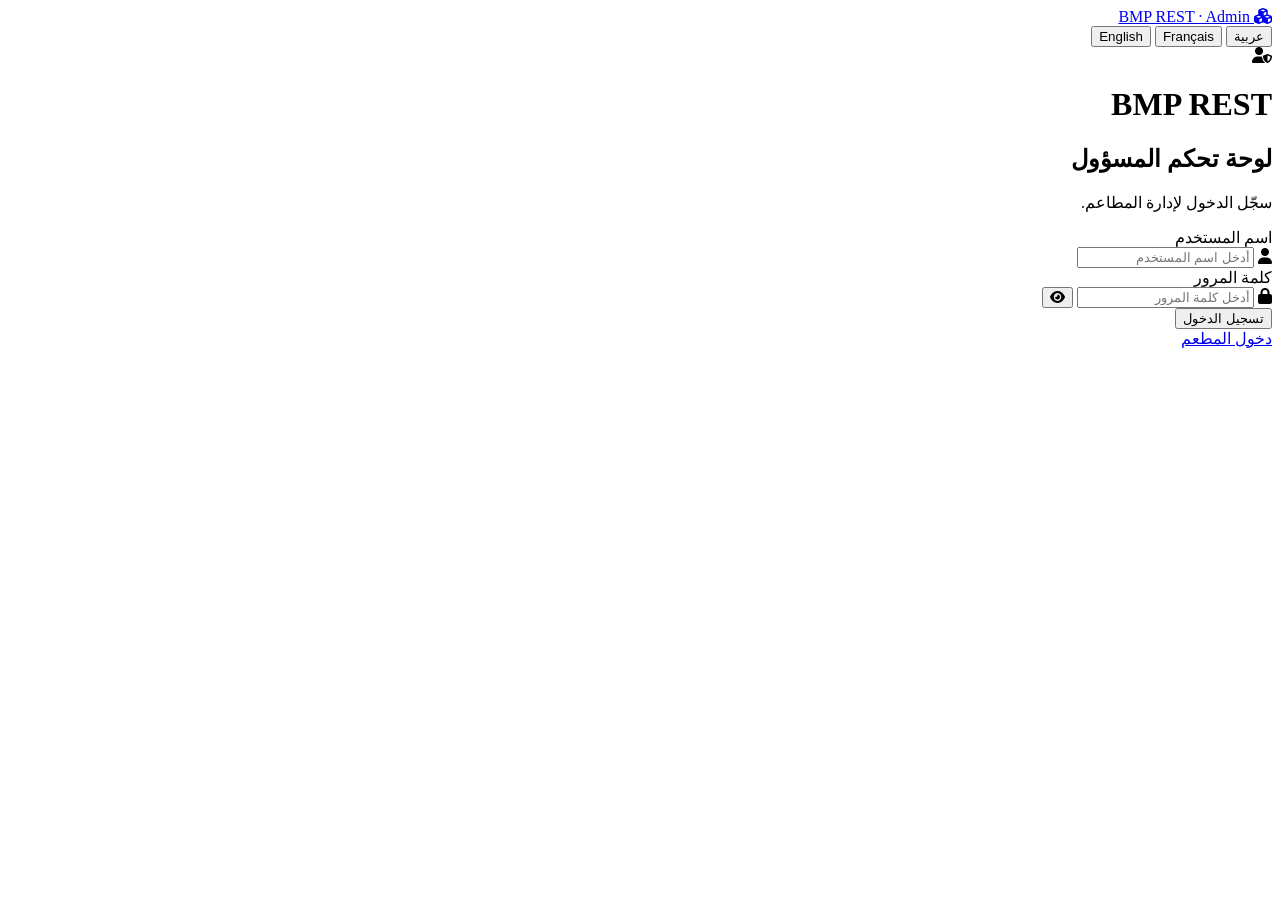
==== adminlogin.html @ f074ee49 "Add admin login HTML page" ====
<!DOCTYPE html>
<html lang="ar" dir="rtl">

<head>
    <meta charset="UTF-8">
    <meta name="viewport" content="width=device-width, initial-scale=1.0">

    <title>BMP REST · Admin Login</title>

    <link rel="preconnect" href="https://fonts.googleapis.com">
    <link rel="preconnect" href="https://fonts.gstatic.com" crossorigin>
    <link href="https://fonts.googleapis.com/css2?family=IBM+Plex+Sans+Arabic:wght@300;400;500;600;700&family=Inter:wght@300;400;500;600;700&display=swap" rel="stylesheet">

    <link rel="stylesheet" href="https://cdnjs.cloudflare.com/ajax/libs/font-awesome/6.0.0-beta3/css/all.min.css">

    <link rel="stylesheet" href="adminlogin.css">
</head>

<body class="lang-ar">

    <div class="bg-blob bg-blob-1" aria-hidden="true"></div>
    <div class="bg-blob bg-blob-2" aria-hidden="true"></div>
    <div class="bg-grid" aria-hidden="true"></div>

    <header class="topbar">
        <a href="adminlogin.html" class="topbar-logo">
            <i class="fas fa-cubes"></i> BMP REST · Admin
        </a>

        <div class="lang-switcher" role="group" aria-label="Language">
            <button type="button" class="lang-btn active" data-lang="ar">عربية</button>
            <button type="button" class="lang-btn"        data-lang="fr">Français</button>
            <button type="button" class="lang-btn"        data-lang="en">English</button>
        </div>
    </header>

    <main class="login-page">

        <div class="login-card">

            <div class="login-header">
                <div class="brand-mark"><i class="fas fa-user-shield"></i></div>

                <h1>BMP REST</h1>

                <h2 data-ar="لوحة تحكم المسؤول"
                    data-fr="Panneau d'administration"
                    data-en="Admin Panel">
                    لوحة تحكم المسؤول
                </h2>

                <p data-ar="سجّل الدخول لإدارة المطاعم."
                   data-fr="Connectez-vous pour gérer les restaurants."
                   data-en="Sign in to manage restaurants.">
                    سجّل الدخول لإدارة المطاعم.
                </p>
            </div>

            <form id="loginForm" novalidate>

                <div class="form-group">
                    <label for="username"
                           data-ar="اسم المستخدم"
                           data-fr="Nom d'utilisateur"
                           data-en="Username">
                        اسم المستخدم
                    </label>

                    <div class="input-wrap">
                        <i class="fas fa-user input-icon" aria-hidden="true"></i>

                        <input type="text"
                               id="username"
                               autocomplete="username"
                               data-ar-placeholder="أدخل اسم المستخدم"
                               data-fr-placeholder="Entrez le nom d'utilisateur"
                               data-en-placeholder="Enter username"
                               placeholder="أدخل اسم المستخدم"
                               required>
                    </div>
                </div>

                <div class="form-group">
                    <label for="password"
                           data-ar="كلمة المرور"
                           data-fr="Mot de passe"
                           data-en="Password">
                        كلمة المرور
                    </label>

                    <div class="input-wrap">
                        <i class="fas fa-lock input-icon" aria-hidden="true"></i>

                        <input type="password"
                               id="password"
                               autocomplete="current-password"
                               data-ar-placeholder="أدخل كلمة المرور"
                               data-fr-placeholder="Entrez le mot de passe"
                               data-en-placeholder="Enter password"
                               placeholder="أدخل كلمة المرور"
                               required>

                        <button type="button"
                                class="toggle-password"
                                id="togglePassword"
                                aria-label="Show / hide password"
                                tabindex="-1">
                            <i class="fas fa-eye"></i>
                        </button>
                    </div>
                </div>

                <button type="submit"
                        id="loginButton"
                        class="btn btn-primary">
                    <span class="btn-spinner" aria-hidden="true"></span>
                    <span class="btn-label"
                          data-ar="تسجيل الدخول"
                          data-fr="Connexion"
                          data-en="Login">
                        تسجيل الدخول
                    </span>
                </button>

                <div id="errorMessage" class="error-message" role="alert"></div>

            </form>

            <div class="login-footer">
                <a href="rest.login.html"
                   data-ar="دخول المطعم"
                   data-fr="Connexion restaurant"
                   data-en="Restaurant login">
                    دخول المطعم
                </a>
            </div>

        </div>

    </main
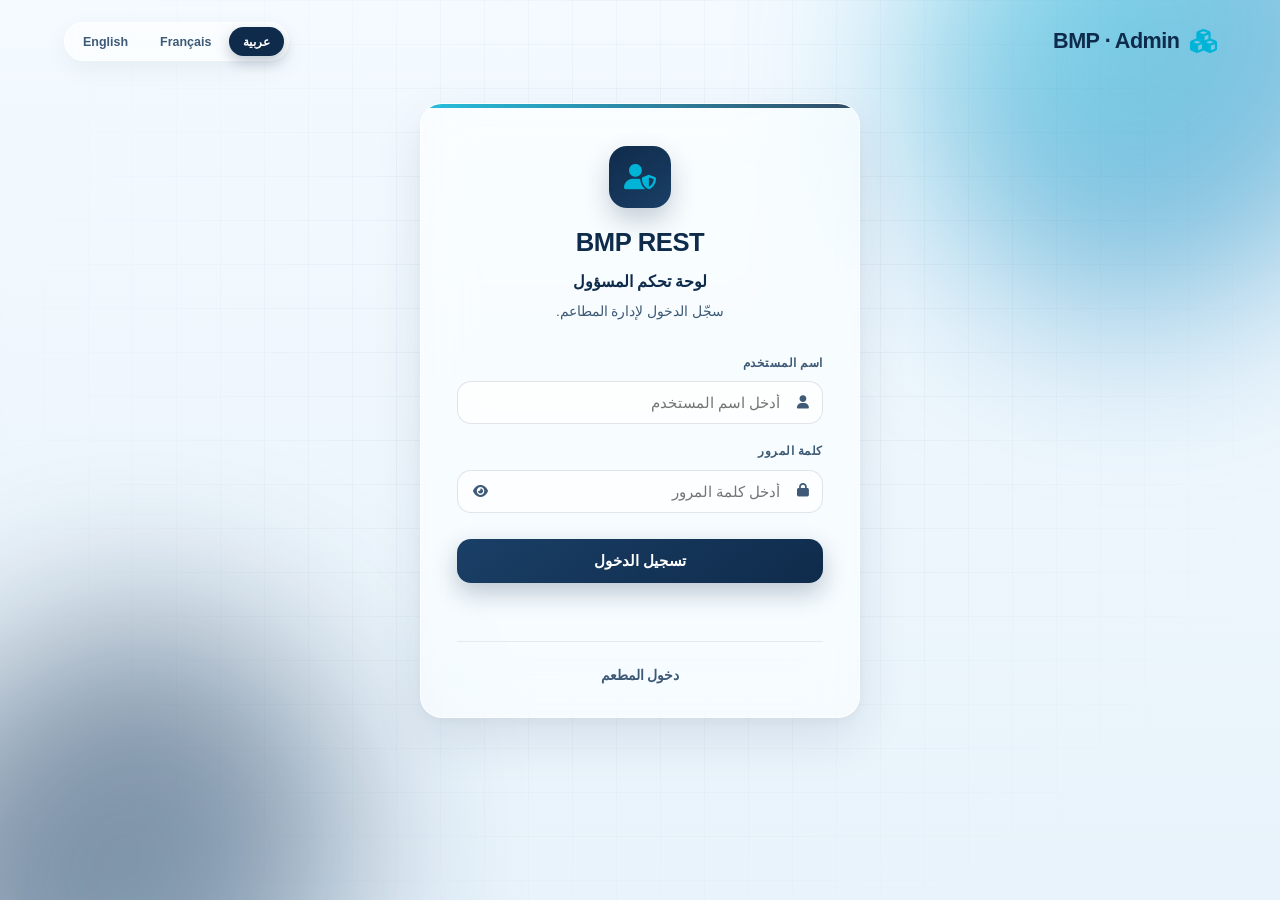
==== commit 942c79a3: "Update logo text in admin login page" ====
--- a/adminlogin.html
+++ b/adminlogin.html
@@ -24,7 +24,7 @@
 
     <header class="topbar">
         <a href="adminlogin.html" class="topbar-logo">
-            <i class="fas fa-cubes"></i> BMP REST · Admin
+            <i class="fas fa-cubes"></i> BMP · Admin
         </a>
 
         <div class="lang-switcher" role="group" aria-label="Language">
@@ -137,4 +137,11 @@
 
         </div>
 
-    </main
+    </main>
+
+    <script src="admin.auth.js"></script>
+    <script src="adminlogin.js"></script>
+
+</body>
+
+</html>
--- a/adminlogin.css
+++ b/adminlogin.css
@@ -0,0 +1,353 @@
+/* =====================================================
+   BMP REST · Login
+   ===================================================== */
+
+* { box-sizing: border-box; margin: 0; padding: 0; }
+
+:root {
+    --primary: #0f2b4b;
+    --primary-light: #1a3f66;
+    --accent: #00b4d8;
+    --accent-soft: #e6f7fd;
+    --text-dark: #0b1a2a;
+    --text-muted: #3e5a76;
+    --white: #ffffff;
+    --danger: #dc2626;
+
+    --glass-bg: rgba(255, 255, 255, 0.62);
+    --glass-border: rgba(255, 255, 255, 0.75);
+
+    --shadow-soft: 0 8px 24px rgba(15, 43, 75, 0.06);
+    --shadow-card: 0 20px 50px rgba(15, 43, 75, 0.10), 0 4px 12px rgba(15, 43, 75, 0.04);
+
+    --radius: 22px;
+    --radius-sm: 14px;
+    --transition: all 0.25s ease;
+}
+
+body {
+    min-height: 100vh;
+    font-family: 'IBM Plex Sans Arabic', 'Inter', sans-serif;
+    color: var(--text-dark);
+    line-height: 1.6;
+    position: relative;
+    overflow-x: hidden;
+    background: linear-gradient(180deg, #f4faff 0%, #e8f3fb 100%);
+}
+
+body.lang-ar { font-family: 'IBM Plex Sans Arabic', sans-serif; }
+body.lang-fr, body.lang-en { font-family: 'Inter', sans-serif; }
+
+/* Background decor */
+.bg-blob {
+    position: fixed;
+    border-radius: 50%;
+    filter: blur(90px);
+    opacity: 0.5;
+    pointer-events: none;
+    z-index: 0;
+}
+
+.bg-blob-1 {
+    width: 520px; height: 520px;
+    top: -180px; inset-inline-start: -160px;
+    background: radial-gradient(circle at 30% 30%, #00b4d8, #0077b6 60%, transparent 75%);
+    animation: drift1 18s ease-in-out infinite;
+}
+
+.bg-blob-2 {
+    width: 480px; height: 480px;
+    bottom: -180px; inset-inline-end: -140px;
+    background: radial-gradient(circle at 70% 70%, #1a3f66, #0f2b4b 60%, transparent 75%);
+    animation: drift2 22s ease-in-out infinite;
+}
+
+@keyframes drift1 {
+    0%, 100% { transform: translate(0, 0) scale(1); }
+    50%      { transform: translate(40px, 30px) scale(1.06); }
+}
+@keyframes drift2 {
+    0%, 100% { transform: translate(0, 0) scale(1); }
+    50%      { transform: translate(-40px, -30px) scale(1.05); }
+}
+
+.bg-grid {
+    position: fixed;
+    inset: 0;
+    z-index: 0;
+    pointer-events: none;
+    background-image:
+        linear-gradient(rgba(15, 43, 75, 0.035) 1px, transparent 1px),
+        linear-gradient(90deg, rgba(15, 43, 75, 0.035) 1px, transparent 1px);
+    background-size: 44px 44px;
+    mask-image: radial-gradient(circle at 50% 40%, black 30%, transparent 80%);
+    -webkit-mask-image: radial-gradient(circle at 50% 40%, black 30%, transparent 80%);
+}
+
+/* Topbar */
+.topbar {
+    position: relative;
+    z-index: 2;
+    display: flex;
+    justify-content: space-between;
+    align-items: center;
+    padding: 22px 5%;
+    gap: 16px;
+    flex-wrap: wrap;
+}
+
+.topbar-logo {
+    display: inline-flex;
+    align-items: center;
+    gap: 10px;
+    font-weight: 700;
+    font-size: 1.35rem;
+    letter-spacing: -0.5px;
+    color: var(--primary);
+    text-decoration: none;
+}
+
+.topbar-logo i { color: var(--accent); font-size: 1.5rem; }
+
+.lang-switcher {
+    display: flex;
+    align-items: center;
+    gap: 4px;
+    padding: 4px;
+    background: var(--glass-bg);
+    backdrop-filter: blur(16px) saturate(140%);
+    -webkit-backdrop-filter: blur(16px) saturate(140%);
+    border: 1px solid var(--glass-border);
+    border-radius: 40px;
+    box-shadow: var(--shadow-soft);
+}
+
+.lang-btn {
+    background: transparent;
+    border: none;
+    padding: 7px 14px;
+    font-size: 0.78rem;
+    font-weight: 600;
+    color: var(--text-muted);
+    border-radius: 30px;
+    cursor: pointer;
+    transition: var(--transition);
+    font-family: inherit;
+}
+
+.lang-btn:hover { color: var(--primary); }
+
+.lang-btn.active {
+    background: var(--primary);
+    color: var(--white);
+    box-shadow: 0 6px 14px rgba(15, 43, 75, 0.25);
+}
+
+/* Login page */
+.login-page {
+    position: relative;
+    z-index: 2;
+    display: flex;
+    justify-content: center;
+    padding: 20px 5% 60px;
+}
+
+.login-card {
+    width: 100%;
+    max-width: 440px;
+    padding: 42px 36px 30px;
+    background: var(--glass-bg);
+    backdrop-filter: blur(24px) saturate(160%);
+    -webkit-backdrop-filter: blur(24px) saturate(160%);
+    border: 1px solid var(--glass-border);
+    border-radius: var(--radius);
+    box-shadow: var(--shadow-card);
+    position: relative;
+    overflow: hidden;
+}
+
+.login-card::before {
+    content: "";
+    position: absolute;
+    top: 0; inset-inline-start: 0;
+    width: 100%; height: 4px;
+    background: linear-gradient(90deg, var(--accent), var(--primary));
+    opacity: 0.85;
+}
+
+.login-header { text-align: center; margin-bottom: 32px; }
+
+.brand-mark {
+    width: 62px;
+    height: 62px;
+    margin: 0 auto 14px;
+    border-radius: 18px;
+    background: linear-gradient(145deg, #0f2b4b, #1a3f66);
+    color: var(--accent);
+    display: flex;
+    align-items: center;
+    justify-content: center;
+    font-size: 1.6rem;
+    box-shadow: 0 12px 26px rgba(15, 43, 75, 0.22);
+}
+
+.login-header h1 {
+    font-size: 1.6rem;
+    font-weight: 700;
+    color: var(--primary);
+    letter-spacing: -0.4px;
+    margin-bottom: 6px;
+}
+
+.login-header h2 {
+    font-size: 1rem;
+    font-weight: 600;
+    color: var(--primary);
+    margin-bottom: 6px;
+}
+
+.login-header p {
+    font-size: 0.85rem;
+    color: var(--text-muted);
+}
+
+.form-group { margin-bottom: 18px; }
+
+.form-group label {
+    display: block;
+    font-size: 0.75rem;
+    font-weight: 700;
+    color: var(--text-muted);
+    text-transform: uppercase;
+    letter-spacing: 0.5px;
+    margin-bottom: 8px;
+}
+
+.input-wrap {
+    position: relative;
+    display: flex;
+    align-items: center;
+}
+
+.input-icon {
+    position: absolute;
+    inset-inline-start: 14px;
+    color: var(--text-muted);
+    font-size: 0.85rem;
+    pointer-events: none;
+}
+
+.input-wrap input {
+    width: 100%;
+    padding: 12px 16px 12px 42px;
+    font-family: inherit;
+    font-size: 0.95rem;
+    color: var(--text-dark);
+    background: rgba(255, 255, 255, 0.7);
+    border: 1px solid rgba(15, 43, 75, 0.12);
+    border-radius: var(--radius-sm);
+    outline: none;
+    transition: var(--transition);
+}
+
+html[dir="rtl"] .input-wrap input {
+    padding: 12px 42px 12px 16px;
+}
+
+.input-wrap input:focus {
+    border-color: var(--accent);
+    background: #ffffff;
+    box-shadow: 0 0 0 3px rgba(0, 180, 216, 0.15);
+}
+
+.toggle-password {
+    position: absolute;
+    inset-inline-end: 8px;
+    background: transparent;
+    border: none;
+    padding: 8px;
+    cursor: pointer;
+    color: var(--text-muted);
+    border-radius: 8px;
+    transition: var(--transition);
+}
+
+.toggle-password:hover { color: var(--primary); background: rgba(15,43,75,0.05); }
+
+.btn {
+    display: inline-flex;
+    align-items: center;
+    justify-content: center;
+    gap: 8px;
+    border: none;
+    border-radius: var(--radius-sm);
+    padding: 13px 20px;
+    font-size: 0.95rem;
+    font-weight: 700;
+    font-family: inherit;
+    cursor: pointer;
+    transition: var(--transition);
+    width: 100%;
+}
+
+.btn-primary {
+    background: linear-gradient(145deg, #1a3f66, #0f2b4b);
+    color: var(--white);
+    box-shadow: 0 10px 24px rgba(15, 43, 75, 0.25);
+    margin-top: 8px;
+}
+
+.btn-primary:hover:not(:disabled) {
+    transform: translateY(-2px);
+    box-shadow: 0 14px 30px rgba(15, 43, 75, 0.30);
+}
+
+.btn-primary:disabled {
+    opacity: 0.7;
+    cursor: not-allowed;
+}
+
+.btn-spinner {
+    display: none;
+    width: 16px;
+    height: 16px;
+    border-radius: 50%;
+    border: 2px solid rgba(255, 255, 255, 0.35);
+    border-top-color: #ffffff;
+    animation: spin 0.7s linear infinite;
+}
+
+.btn.loading .btn-spinner { display: inline-block; }
+
+@keyframes spin { to { transform: rotate(360deg); } }
+
+.error-message {
+    margin-top: 14px;
+    font-size: 0.85rem;
+    color: var(--danger);
+    text-align: center;
+    min-height: 20px;
+    font-weight: 600;
+}
+
+.login-footer {
+    margin-top: 24px;
+    padding-top: 20px;
+    border-top: 1px solid rgba(15, 43, 75, 0.08);
+    text-align: center;
+}
+
+.login-footer a {
+    font-size: 0.85rem;
+    color: var(--text-muted);
+    text-decoration: none;
+    font-weight: 600;
+    transition: var(--transition);
+}
+
+.login-footer a:hover { color: var(--accent); }
+
+@media (max-width: 480px) {
+    .login-card { padding: 34px 24px 24px; }
+    .login-header h1 { font-size: 1.35rem; }
+}
